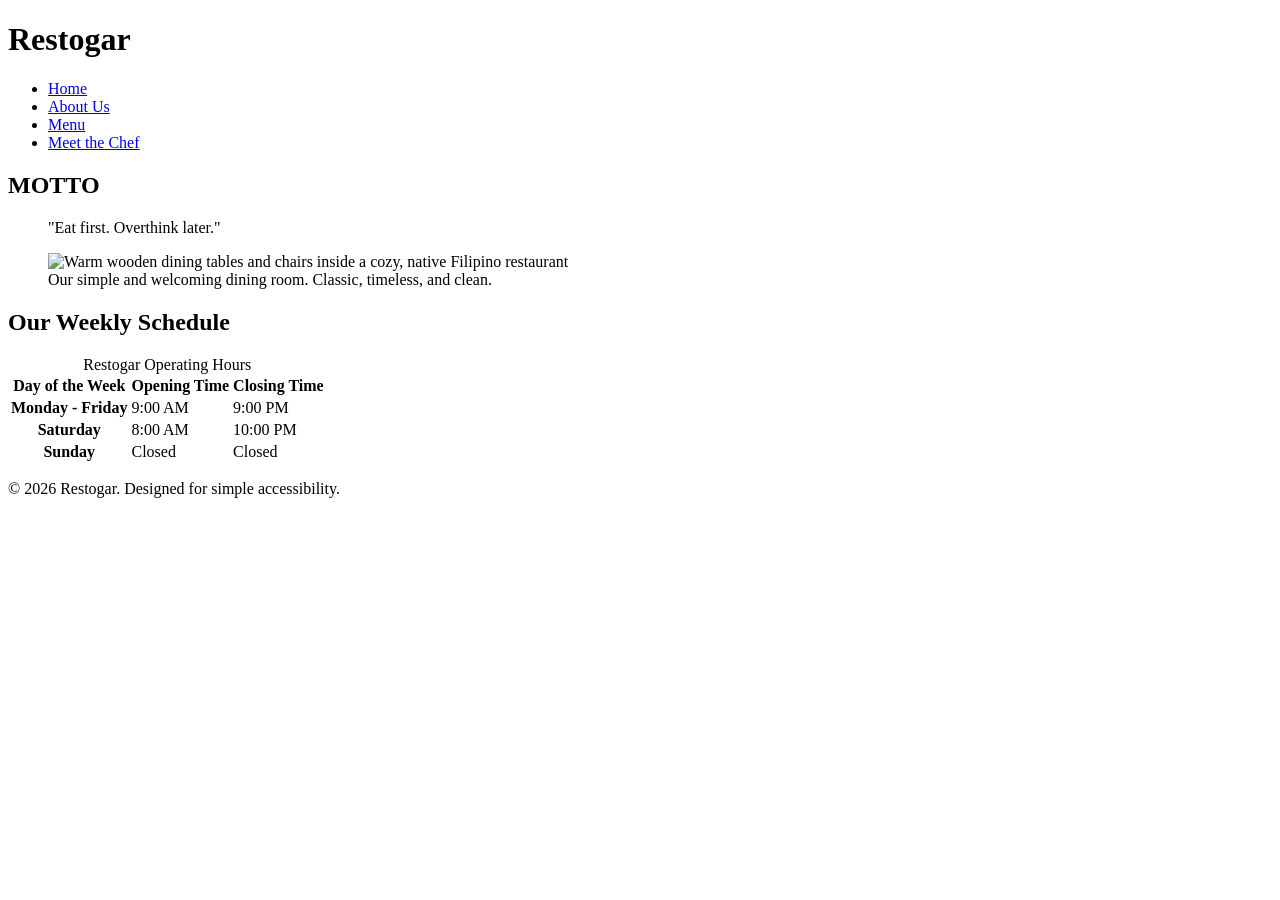
==== about.html @ 5eb04b12 "Add files via upload" ====
<!DOCTYPE html>
<html lang="en">
<head>
  <meta charset="UTF-8">
  <meta name="viewport" content="width=device-width, initial-scale=1.0">
  <title>About Us - Restogar</title>
</head>
<body>

  <header>
    <h1>Restogar</h1>
    <nav>
      <ul>
        <li><a href="index.html">Home</a></li>
        <li><a href="about.html">About Us</a></li>
        <li><a href="menu.html">Menu</a></li>
        <li><a href="chef.html">Meet the Chef</a></li>
      </ul>
    </nav>
  </header>

  <main>
    <article>
      <h2>MOTTO</h2>
      <blockquote>
        <p>"Eat first. Overthink later."</p>
      </blockquote>
      
      <figure>
        <img src="https://encrypted-tbn3.gstatic.com/licensed-image?q=tbn:ANd9GcTSu_CzI_yKz76c0e-DLK-cZcKyD9nsaVUTQZyBYu2vp-ipMDzbDb2UnWN_bWo5OkB3AolKfVZMoGHtY94" alt="Warm wooden dining tables and chairs inside a cozy, native Filipino restaurant" width="400">
        <figcaption>Our simple and welcoming dining room. Classic, timeless, and clean.</figcaption>  
      </figure>
    </article>

    <section>
      <h2>Our Weekly Schedule</h2>
      <table>
        <caption>Restogar Operating Hours</caption>
        <thead>
          <tr>
            <th scope="col">Day of the Week</th>
            <th scope="col">Opening Time</th>
            <th scope="col">Closing Time</th>
          </tr>
        </thead>
        <tbody>
          <tr>
            <th scope="row">Monday - Friday</th>
            <td>9:00 AM</td>
            <td>9:00 PM</td>
          </tr>
          <tr>
            <th scope="row">Saturday</th>
            <td>8:00 AM</td>
            <td>10:00 PM</td>
          </tr>
          <tr>
            <th scope="row">Sunday</th>
            <td>Closed</td>
            <td>Closed</td>
          </tr>
        </tbody>
      </table>
    </section>
  </main>

  <footer>
    <p>&copy; 2026 Restogar. Designed for simple accessibility.</p>
  </footer>

</body>
</html>
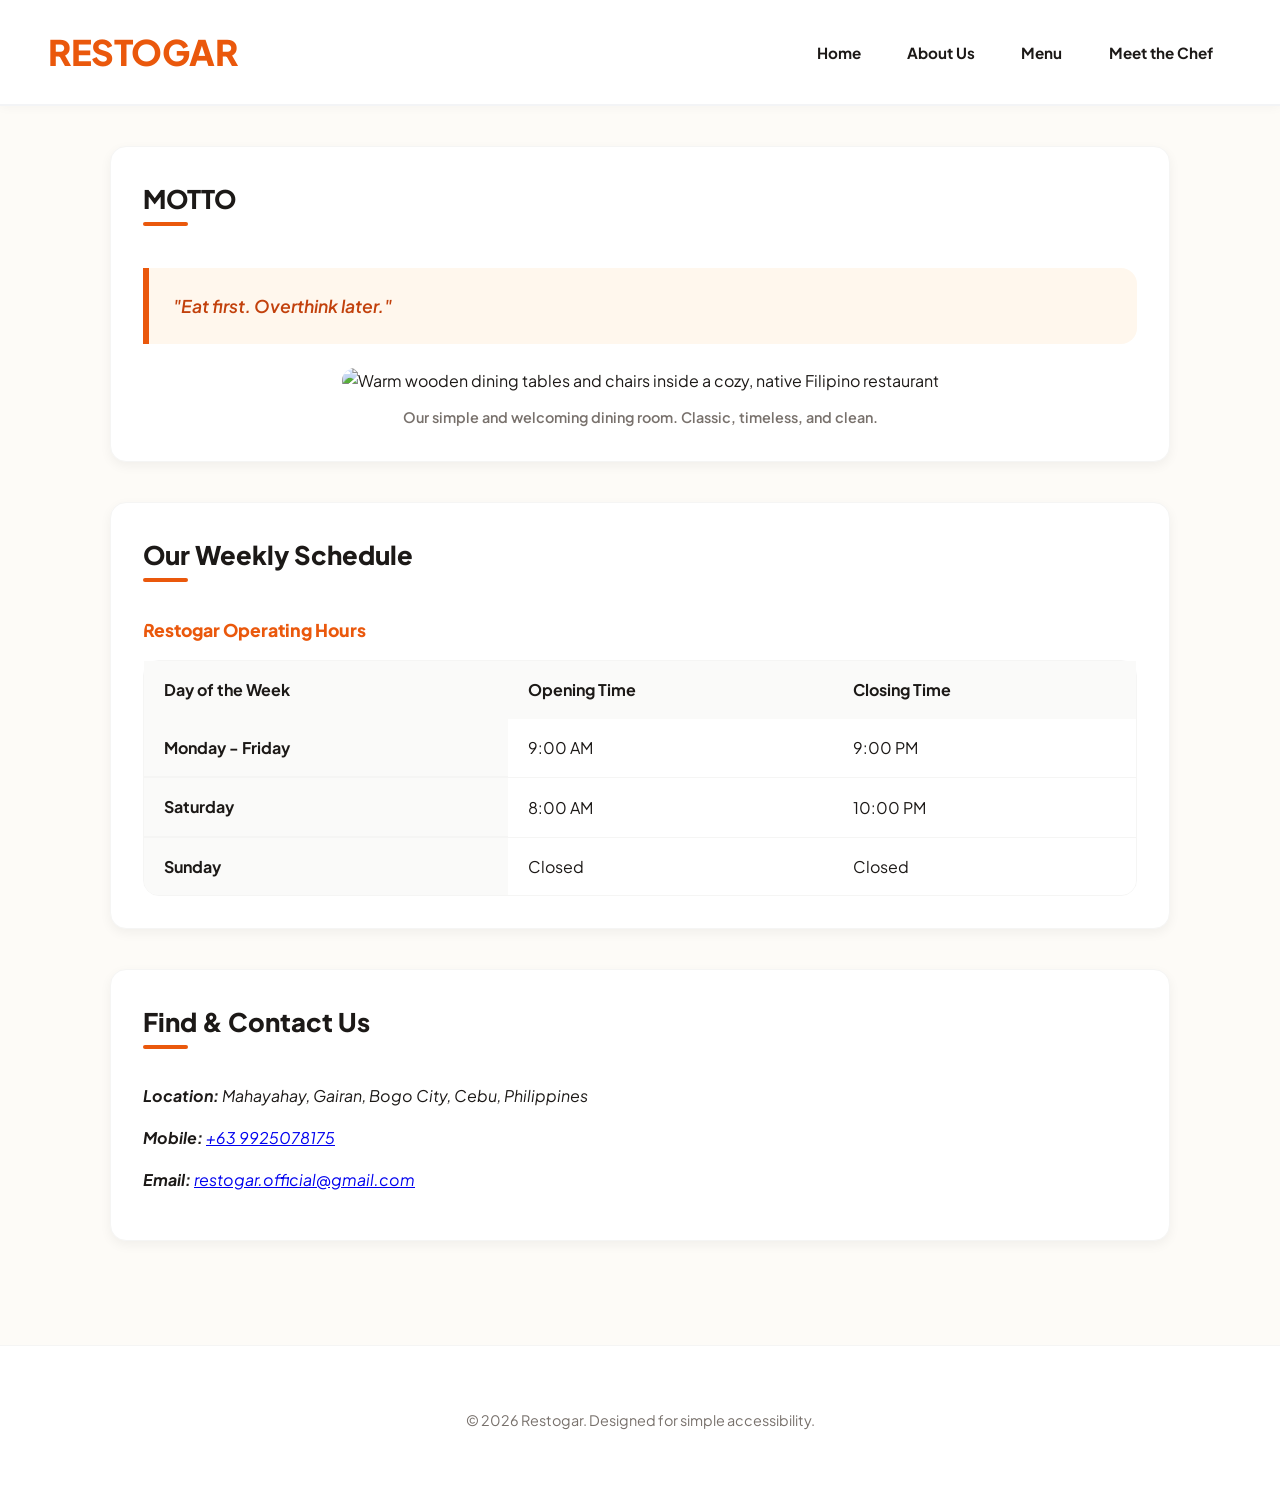
==== commit cfd1ea4b: "Update about.html" ====
--- a/about.html
+++ b/about.html
@@ -4,6 +4,7 @@
   <meta charset="UTF-8">
   <meta name="viewport" content="width=device-width, initial-scale=1.0">
   <title>About Us - Restogar</title>
+  <link rel="stylesheet" href="style/style.css">
 </head>
 <body>
 
@@ -27,7 +28,7 @@
       </blockquote>
       
       <figure>
-        <img src="https://encrypted-tbn3.gstatic.com/licensed-image?q=tbn:ANd9GcTSu_CzI_yKz76c0e-DLK-cZcKyD9nsaVUTQZyBYu2vp-ipMDzbDb2UnWN_bWo5OkB3AolKfVZMoGHtY94" alt="Warm wooden dining tables and chairs inside a cozy, native Filipino restaurant" width="400">
+        <img src="https://encrypted-tbn3.gstatic.com/licensed-image?q=tbn:ANd9GcTSu_CzI_yKz76c0e-DLK-cZcKyD9nsaVUTQZyBYu2vp-ipMDzbDb2UnWN_bWo5OkB3AolKfVZMoGHtY94" alt="Warm wooden dining tables and chairs inside a cozy, native Filipino restaurant">
         <figcaption>Our simple and welcoming dining room. Classic, timeless, and clean.</figcaption>  
       </figure>
     </article>
@@ -62,6 +63,15 @@
         </tbody>
       </table>
     </section>
+
+    <section>
+      <h2>Find & Contact Us</h2>
+      <address>
+        <p><strong>Location:</strong> Mahayahay, Gairan, Bogo City, Cebu, Philippines</p>
+        <p><strong>Mobile:</strong> <a href="tel:+639925078175">+63 9925078175</a></p>
+        <p><strong>Email:</strong> <a href="mailto:restogar.official@gmail.com">restogar.official@gmail.com</a></p>
+      </address>
+    </section>
   </main>
 
   <footer>
@@ -69,4 +79,4 @@
   </footer>
 
 </body>
-</html>+</html>
--- a/style/style.css
+++ b/style/style.css
@@ -0,0 +1,358 @@
+@import url('https://fonts.googleapis.com/css2?family=Plus+Jakarta+Sans:wght@400;600;700;800&display=swap');
+
+*, *::before, *::after {
+  box-sizing: border-box;
+}
+
+:root {
+  /* Warm & Appetizing Color Palette */
+  --primary: #ea580c;        /* Vibrant Orange */
+  --primary-hover: #c2410c;  /* Darker Orange */
+  --bg-main: #fdfbf7;        /* Warm Creamy Background */
+  --bg-card: #ffffff;
+  --text-dark: #1c1917;      /* Deep Warm Espresso */
+  --text-muted: #78716c;    /* Soft Warm Gray */
+  --border-color: #f5f5f4;
+  --accent-light: #fff7ed;   /* Soft Light Orange tint */
+  --radius: 16px;
+  --shadow-sm: 0 4px 12px rgba(0, 0, 0, 0.05);
+  --shadow-lg: 0 12px 24px -4px rgba(234, 88, 12, 0.2);
+}
+
+body {
+  margin: 0;
+  padding: 0;
+  font-family: 'Plus Jakarta Sans', system-ui, -apple-system, sans-serif;
+  background-color: var(--bg-main);
+  color: var(--text-dark);
+  line-height: 1.6;
+}
+
+/* --- HEADER & NAVIGATION --- */
+header {
+  display: flex;
+  flex-direction: column;
+  align-items: center;
+  gap: 1rem;
+  padding: 1.25rem 1.5rem;
+  background-color: var(--bg-card);
+  border-bottom: 2px solid #f3f4f6;
+  text-align: center;
+  position: sticky;
+  top: 0;
+  z-index: 100;
+  box-shadow: 0 2px 10px rgba(0,0,0,0.03);
+}
+
+header h1 {
+  margin: 0;
+  color: var(--primary);
+  font-size: 2.2rem;
+  font-weight: 800;
+  letter-spacing: -0.5px;
+  text-transform: uppercase;
+}
+
+header p {
+  margin: 0;
+  color: var(--text-muted);
+  font-style: italic;
+  font-weight: 600;
+}
+
+nav ul {
+  list-style: none;
+  margin: 0;
+  padding: 0;
+  display: flex;
+  flex-wrap: wrap;
+  justify-content: center;
+  gap: 0.5rem;
+}
+
+nav a {
+  text-decoration: none;
+  color: var(--text-dark);
+  font-weight: 700;
+  padding: 0.6rem 1.2rem;
+  border-radius: 30px;
+  transition: all 0.25s ease;
+  font-size: 0.95rem;
+}
+
+nav a:hover {
+  color: var(--primary);
+  background-color: var(--accent-light);
+  transform: translateY(-1px);
+}
+
+/* --- MAIN LAYOUT --- */
+main {
+  max-width: 1100px;
+  margin: 0 auto;
+  padding: 2.5rem 1.25rem;
+  display: flex;
+  flex-direction: column;
+  gap: 2.5rem;
+}
+
+section, article {
+  background: var(--bg-card);
+  padding: 2rem;
+  border-radius: var(--radius);
+  border: 1px solid var(--border-color);
+  box-shadow: var(--shadow-sm);
+}
+
+section h2, article h2, section h3 {
+  margin-top: 0;
+  color: var(--text-dark);
+  font-size: 1.6rem;
+  font-weight: 800;
+  position: relative;
+  display: inline-block;
+  margin-bottom: 1.5rem;
+}
+
+/* Orange underline accent */
+section h2::after, article h2::after {
+  content: '';
+  position: absolute;
+  left: 0;
+  bottom: -6px;
+  width: 45px;
+  height: 4px;
+  background-color: var(--primary);
+  border-radius: 2px;
+}
+
+/* --- IMAGES & FIGURES --- */
+figure {
+  margin: 1.5rem 0 0 0;
+  text-align: center;
+  overflow: hidden;
+  border-radius: var(--radius);
+}
+
+figure img {
+  max-width: 100%;
+  height: auto;
+  border-radius: var(--radius);
+  transition: transform 0.4s ease;
+}
+
+figure:hover img {
+  transform: scale(1.03);
+}
+
+figcaption {
+  font-size: 0.9rem;
+  color: var(--text-muted);
+  margin-top: 0.75rem;
+  font-weight: 600;
+}
+
+/* --- MENU CARDS GRID (menu.html) --- */
+section:has(article) {
+  display: grid;
+  grid-template-columns: repeat(auto-fit, minmax(280px, 1fr));
+  gap: 1.75rem;
+  background: transparent;
+  padding: 0;
+  border: none;
+  box-shadow: none;
+}
+
+section:has(article) > h2 {
+  grid-column: 1 / -1;
+  background: var(--bg-card);
+  padding: 1.5rem 2rem;
+  border-radius: var(--radius);
+  border: 1px solid var(--border-color);
+  margin-bottom: 0;
+  box-shadow: var(--shadow-sm);
+}
+
+section:has(article) article {
+  display: flex;
+  flex-direction: column;
+  justify-content: space-between;
+  border-radius: var(--radius);
+  overflow: hidden;
+  border: 1px solid var(--border-color);
+  transition: all 0.3s cubic-bezier(0.4, 0, 0.2, 1);
+}
+
+section:has(article) article:hover {
+  transform: translateY(-8px);
+  box-shadow: var(--shadow-lg);
+  border-color: #fed7aa;
+}
+
+section:has(article) article img {
+  width: 100%;
+  height: 200px;
+  object-fit: cover;
+  border-radius: calc(var(--radius) - 4px);
+  transition: transform 0.3s ease;
+}
+
+section:has(article) article h3 {
+  margin-top: 1rem;
+  margin-bottom: 0.5rem;
+  color: var(--text-dark);
+  font-size: 1.3rem;
+}
+
+/* Price Tag Style para sa menu.html */
+section:has(article) article p:last-child {
+  background-color: var(--accent-light);
+  color: var(--primary);
+  font-weight: 800;
+  font-size: 1.1rem;
+  padding: 0.5rem 1rem;
+  border-radius: 8px;
+  display: inline-block;
+  margin-top: 1rem;
+  width: fit-content;
+}
+
+/* --- MOTTO & QUOTES --- */
+.motto {
+  font-size: 1.3rem;
+  color: var(--primary);
+  text-align: center;
+  font-weight: 800;
+  margin: 1.5rem 0;
+  background: var(--accent-light);
+  padding: 1.25rem;
+  border-radius: var(--radius);
+}
+
+blockquote {
+  margin: 1.5rem 0;
+  padding: 1.5rem;
+  background-color: var(--accent-light);
+  border-left: 6px solid var(--primary);
+  border-radius: 0 var(--radius) var(--radius) 0;
+  font-style: italic;
+  color: var(--primary-hover);
+  font-size: 1.1rem;
+  font-weight: 600;
+}
+
+blockquote p {
+  margin: 0;
+}
+
+/* --- TABLE (about.html) --- */
+table {
+  width: 100%;
+  border-collapse: separate;
+  border-spacing: 0;
+  margin-top: 1rem;
+  border-radius: var(--radius);
+  overflow: hidden;
+  border: 1px solid var(--border-color);
+}
+
+table caption {
+  font-weight: 800;
+  margin-bottom: 1rem;
+  text-align: left;
+  color: var(--primary);
+  font-size: 1.1rem;
+}
+
+th, td {
+  padding: 1rem 1.25rem;
+  text-align: left;
+}
+
+th {
+  background-color: #fafaf9;
+  color: var(--text-dark);
+  font-weight: 700;
+  border-bottom: 2px solid var(--border-color);
+}
+
+td {
+  border-bottom: 1px solid var(--border-color);
+  background-color: var(--bg-card);
+}
+
+tr:last-child td, tr:last-child th {
+  border-bottom: none;
+}
+
+/* --- FORM & BUTTONS --- */
+form fieldset {
+  border: 2px solid #fed7aa;
+  border-radius: var(--radius);
+  padding: 1.75rem;
+  background-color: #fff;
+}
+
+form legend {
+  font-weight: 800;
+  color: var(--primary);
+  padding: 0 0.75rem;
+  font-size: 1.1rem;
+}
+
+form input, form textarea {
+  width: 100%;
+  padding: 0.85rem;
+  border: 1px solid #d6d3d1;
+  border-radius: 10px;
+  margin-top: 0.4rem;
+  font-family: inherit;
+  font-size: 0.95rem;
+  transition: all 0.2s ease;
+}
+
+form input:focus, form textarea:focus {
+  outline: none;
+  border-color: var(--primary);
+  box-shadow: 0 0 0 3px rgba(234, 88, 12, 0.15);
+}
+
+form button {
+  margin-top: 1.25rem;
+  background-color: var(--primary);
+  color: #ffffff;
+  border: none;
+  padding: 0.9rem 2rem;
+  border-radius: 30px;
+  font-weight: 800;
+  font-size: 1rem;
+  cursor: pointer;
+  box-shadow: 0 4px 12px rgba(234, 88, 12, 0.3);
+  transition: all 0.25s ease;
+}
+
+form button:hover {
+  background-color: var(--primary-hover);
+  transform: translateY(-2px);
+  box-shadow: 0 6px 16px rgba(234, 88, 12, 0.4);
+}
+
+/* --- FOOTER --- */
+footer {
+  text-align: center;
+  padding: 3rem 1rem;
+  color: var(--text-muted);
+  font-size: 0.9rem;
+  border-top: 1px solid var(--border-color);
+  background-color: var(--bg-card);
+  margin-top: 4rem;
+}
+
+/* --- RESPONSIVE --- */
+@media (min-width: 768px) {
+  header {
+    flex-direction: row;
+    justify-content: space-between;
+    padding: 1.5rem 3rem;
+  }
+}
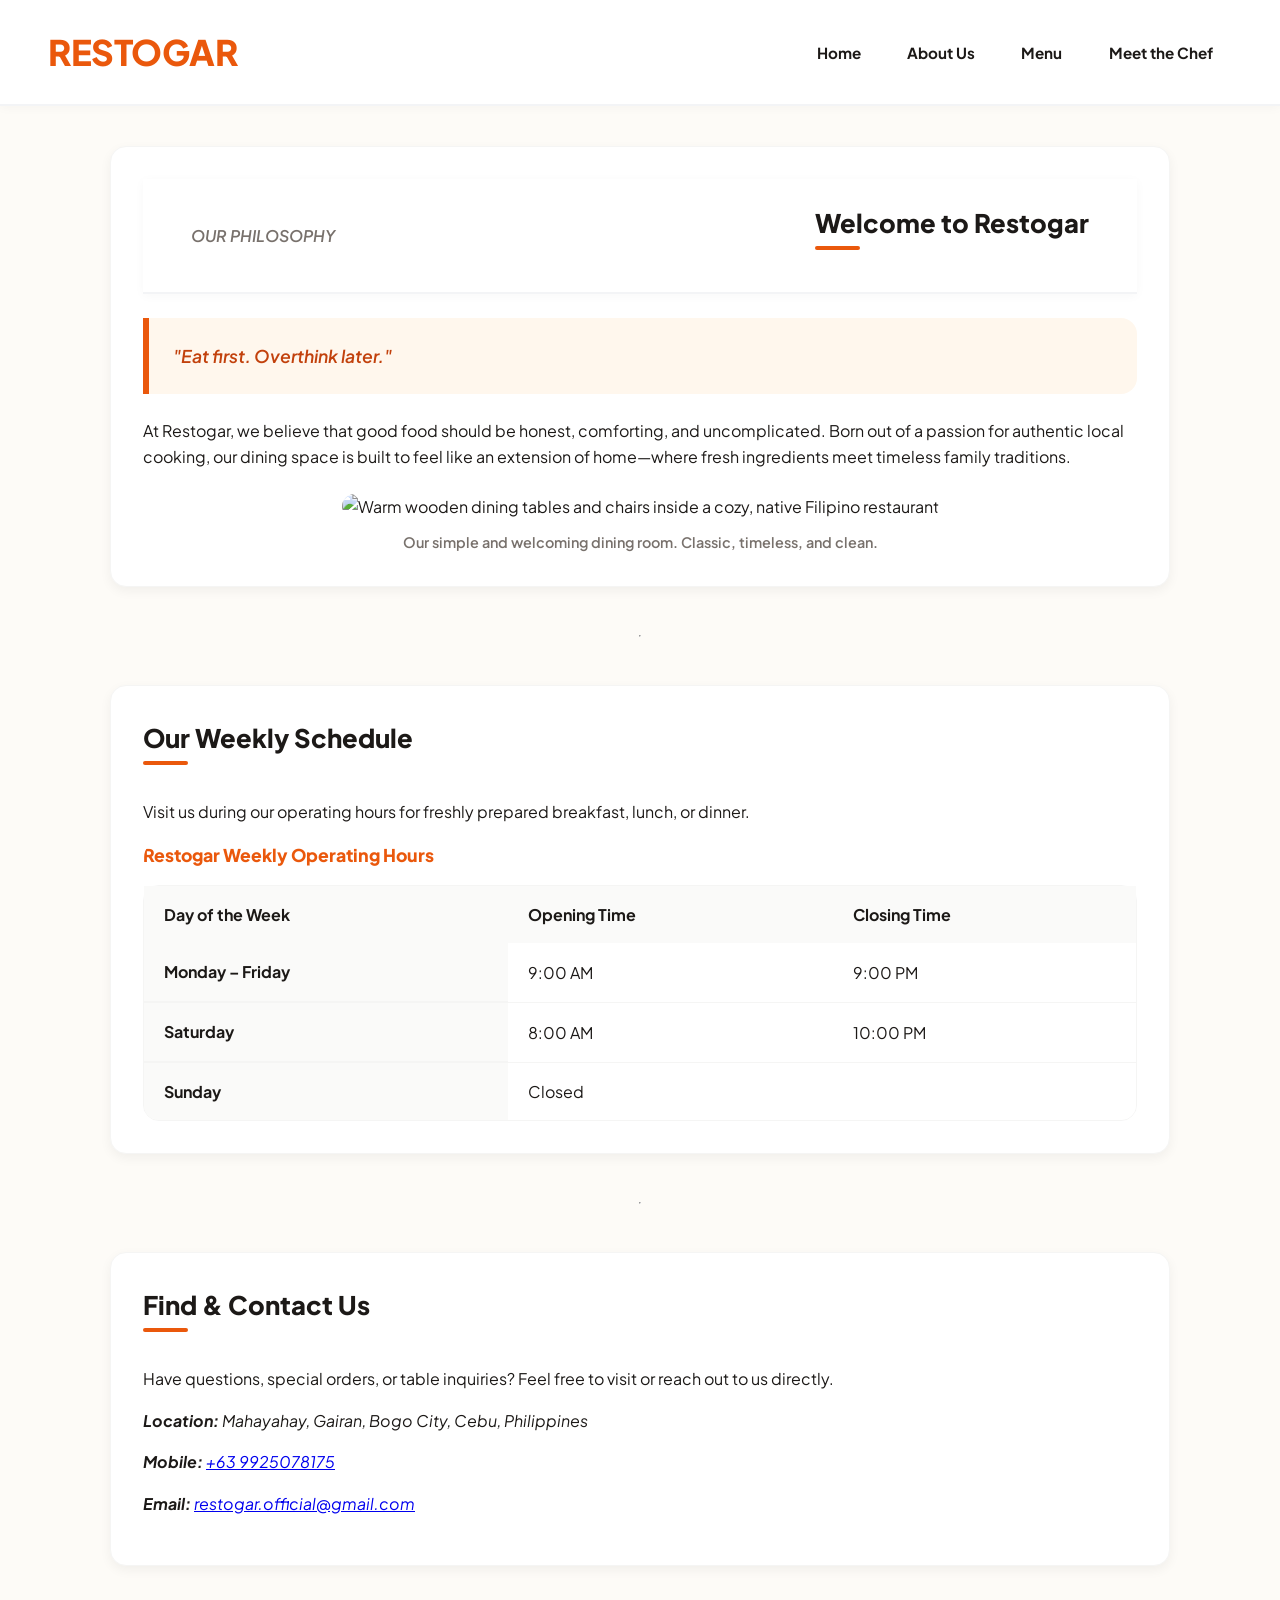
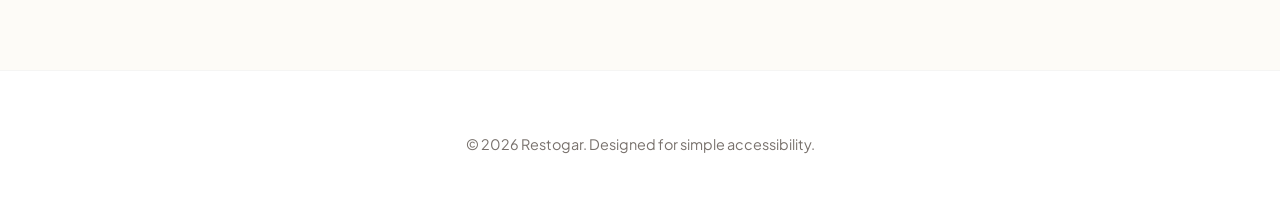
==== commit 12912f56: "Update about.html" ====
--- a/about.html
+++ b/about.html
@@ -8,6 +8,7 @@
 </head>
 <body>
 
+  <!-- Main Navigation Header -->
   <header>
     <h1>Restogar</h1>
     <nav>
@@ -21,22 +22,34 @@
   </header>
 
   <main>
+    <!-- Brand Philosophy & Dining Atmosphere -->
     <article>
-      <h2>MOTTO</h2>
+      <header>
+        <p>OUR PHILOSOPHY</p>
+        <h2>Welcome to Restogar</h2>
+      </header>
+
       <blockquote>
         <p>"Eat first. Overthink later."</p>
       </blockquote>
-      
+
+      <p>At Restogar, we believe that good food should be honest, comforting, and uncomplicated. Born out of a passion for authentic local cooking, our dining space is built to feel like an extension of home—where fresh ingredients meet timeless family traditions.</p>
+
       <figure>
-        <img src="https://encrypted-tbn3.gstatic.com/licensed-image?q=tbn:ANd9GcTSu_CzI_yKz76c0e-DLK-cZcKyD9nsaVUTQZyBYu2vp-ipMDzbDb2UnWN_bWo5OkB3AolKfVZMoGHtY94" alt="Warm wooden dining tables and chairs inside a cozy, native Filipino restaurant">
-        <figcaption>Our simple and welcoming dining room. Classic, timeless, and clean.</figcaption>  
+        <img src="https://encrypted-tbn3.gstatic.com/licensed-image?q=tbn:ANd9GcTSu_CzI_yKz76c0e-DLK-cZcKyD9nsaVUTQZyBYu2vp-ipMDzbDb2UnWN_bWo5OkB3AolKfVZMoGHtY94" alt="Warm wooden dining tables and chairs inside a cozy, native Filipino restaurant" width="600" height="400">
+        <figcaption>Our simple and welcoming dining room. Classic, timeless, and clean.</figcaption>
       </figure>
     </article>
 
+    <hr>
+
+    <!-- Operating Hours Section -->
     <section>
       <h2>Our Weekly Schedule</h2>
+      <p>Visit us during our operating hours for freshly prepared breakfast, lunch, or dinner.</p>
+
       <table>
-        <caption>Restogar Operating Hours</caption>
+        <caption>Restogar Weekly Operating Hours</caption>
         <thead>
           <tr>
             <th scope="col">Day of the Week</th>
@@ -46,26 +59,30 @@
         </thead>
         <tbody>
           <tr>
-            <th scope="row">Monday - Friday</th>
-            <td>9:00 AM</td>
-            <td>9:00 PM</td>
+            <th scope="row">Monday – Friday</th>
+            <td><time datetime="09:00">9:00 AM</time></td>
+            <td><time datetime="21:00">9:00 PM</time></td>
           </tr>
           <tr>
             <th scope="row">Saturday</th>
-            <td>8:00 AM</td>
-            <td>10:00 PM</td>
+            <td><time datetime="08:00">8:00 AM</time></td>
+            <td><time datetime="22:00">10:00 PM</time></td>
           </tr>
           <tr>
             <th scope="row">Sunday</th>
-            <td>Closed</td>
-            <td>Closed</td>
+            <td colspan="2">Closed</td>
           </tr>
         </tbody>
       </table>
     </section>
 
+    <hr>
+
+    <!-- Location & Contact Information Section -->
     <section>
       <h2>Find & Contact Us</h2>
+      <p>Have questions, special orders, or table inquiries? Feel free to visit or reach out to us directly.</p>
+
       <address>
         <p><strong>Location:</strong> Mahayahay, Gairan, Bogo City, Cebu, Philippines</p>
         <p><strong>Mobile:</strong> <a href="tel:+639925078175">+63 9925078175</a></p>
@@ -74,6 +91,7 @@
     </section>
   </main>
 
+  <!-- Page Footer -->
   <footer>
     <p>&copy; 2026 Restogar. Designed for simple accessibility.</p>
   </footer>
